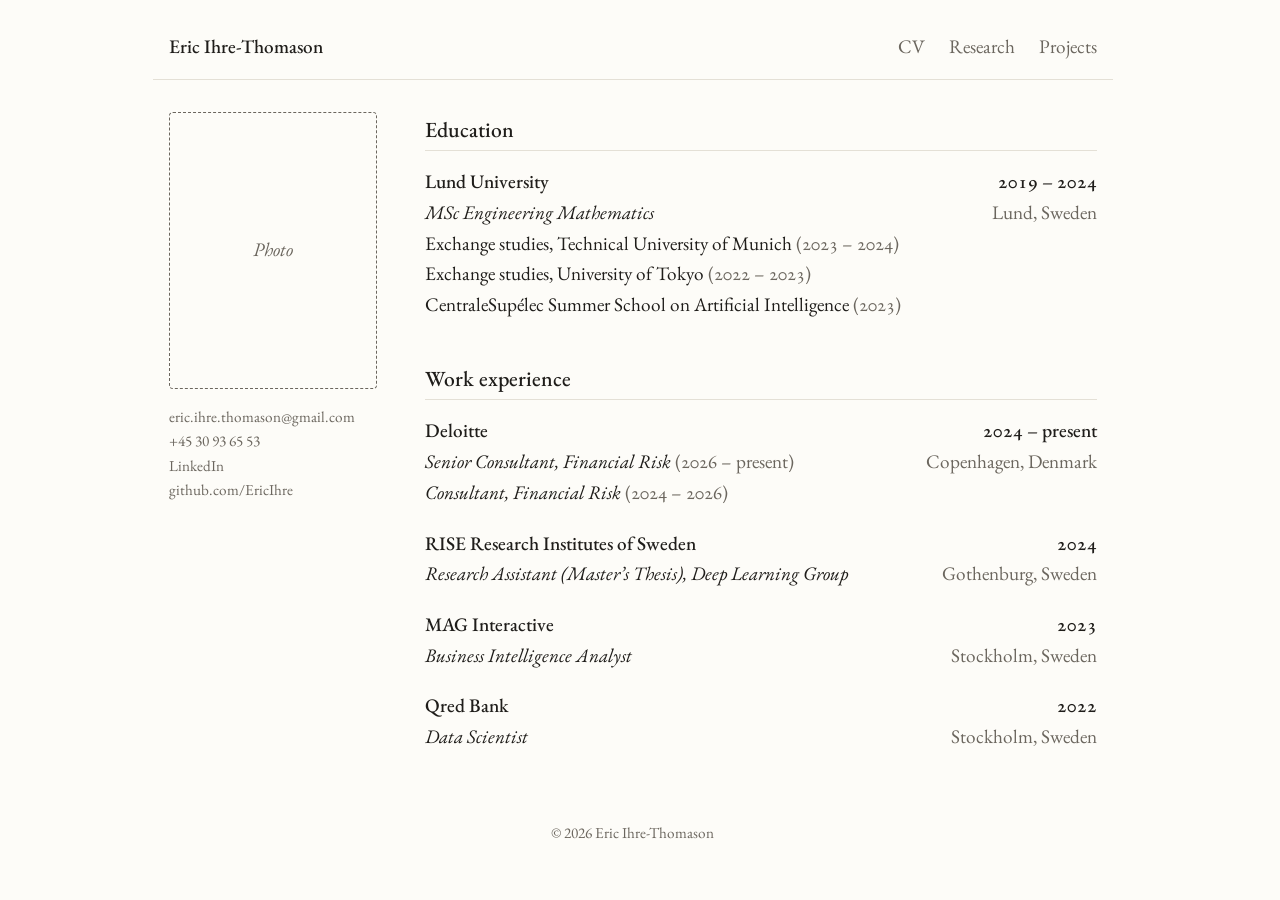
==== index.html @ b29a7edb "Home page on phones: shorter role text, one row per line Co-Authored-By: Claude Opus 5.5 <noreply@an" ====
<!doctype html>
<html lang="en">
<head>
  <meta charset="utf-8">
  <meta name="viewport" content="width=device-width, initial-scale=1">
  <title>Eric Ihre-Thomason</title>
  <link rel="preconnect" href="https://fonts.googleapis.com">
  <link rel="preconnect" href="https://fonts.gstatic.com" crossorigin>
  <link href="https://fonts.googleapis.com/css2?family=EB+Garamond:ital,wght@0,400;0,500;0,700;1,400&display=swap" rel="stylesheet">
  <link rel="stylesheet" href="./assets/style.css?v=13">
</head>
<body>
  <a class="skip-link" href="#main">Skip to content</a>
  <nav class="site-nav">
    <a class="home" href="./" aria-current="page">Eric Ihre-Thomason</a>
    <a href="./cv/">CV</a>
    <a href="./research/">Research</a>
    <a href="./projects/">Projects</a>
  </nav>
  <main id="main" class="home">
    <aside class="sidebar">
      <div class="photo" role="img" aria-label="Photo of Eric Ihre-Thomason (placeholder)">Photo</div>
      <ul class="contact">
        <li><a href="mailto:eric.ihre.thomason@gmail.com">eric.ihre.thomason@gmail.com</a></li>
        <li><a href="tel:+4530936553">+45 30 93 65 53</a></li>
        <li><a href="https://www.linkedin.com/in/eric-ihre-thomason-1700a720b">LinkedIn</a></li>
        <li><a href="https://github.com/EricIhre">github.com/EricIhre</a></li>
      </ul>
    </aside>
    <div class="home-content">
      <section>
        <h2>Education</h2>
        <ul class="entries">
          <li>
            <span class="org">Lund University</span>
            <span class="years">2019 – 2024</span>
            <div class="roles">
              <span class="role">MSc Engineering Mathematics</span>
              <span class="role note"><span class="desktop-only">Exchange studies, </span>Technical University of Munich <span class="role-years">(2023 – 2024)</span></span>
              <span class="role note"><span class="desktop-only">Exchange studies, </span>University of Tokyo <span class="role-years">(2022 – 2023)</span></span>
              <span class="role note">CentraleSupélec Summer School on <span class="desktop-only">Artificial Intelligence</span><span class="mobile-only">AI</span> <span class="role-years">(2023)</span></span>
            </div>
            <span class="location">Lund<span class="country">, Sweden</span></span>
          </li>
        </ul>
      </section>

      <section>
        <h2>Work experience</h2>
        <ul class="entries">
          <li>
            <span class="org">Deloitte</span>
            <span class="years">2024 – present</span>
            <div class="roles">
              <span class="role">Senior Consultant<span class="desktop-only">, Financial Risk</span> <span class="role-years">(2026 – present)</span></span>
              <span class="role">Consultant<span class="desktop-only">, Financial Risk</span> <span class="role-years">(2024 – 2026)</span></span>
            </div>
            <span class="location">Copenhagen<span class="country">, Denmark</span></span>
          </li>
          <li>
            <span class="org">RISE Research Institutes of Sweden</span>
            <span class="years">2024</span>
            <div class="roles">
              <span class="role">Research Assistant (Master’s Thesis)<span class="desktop-only">,</span> <span class="mobile-row">Deep Learning Group</span></span>
            </div>
            <span class="location">Gothenburg<span class="country">, Sweden</span></span>
          </li>
          <li>
            <span class="org">MAG Interactive</span>
            <span class="years">2023</span>
            <div class="roles">
              <span class="role">Business Intelligence Analyst</span>
            </div>
            <span class="location">Stockholm<span class="country">, Sweden</span></span>
          </li>
          <li>
            <span class="org">Qred Bank</span>
            <span class="years">2022</span>
            <div class="roles">
              <span class="role">Data Scientist</span>
            </div>
            <span class="location">Stockholm<span class="country">, Sweden</span></span>
          </li>
        </ul>
      </section>
    </div>
  </main>
  <footer>&copy; 2026 Eric Ihre-Thomason</footer>
</body>
</html>
---- assets/style.css ----
:root {
  --bg: #fdfcf8;
  --text: #1f1d1a;
  --muted: #6b665e;
  --rule: #e4e0d6;
}

@media (prefers-color-scheme: dark) {
  :root {
    --bg: #161513;
    --text: #e9e5dc;
    --muted: #9a948a;
    --rule: #2e2c28;
  }
}

* { box-sizing: border-box; }

/* Always reserve room for the scrollbar so the header and margins
   don't shift sideways between short and long pages */
html {
  scrollbar-gutter: stable;
  overflow-y: scroll;
}

body {
  margin: 0;
  background: var(--bg);
  color: var(--text);
  font-family: "EB Garamond", Garamond, "Times New Roman", serif;
  font-size: 1.2rem;
  line-height: 1.6;
}

.skip-link {
  position: absolute;
  left: -9999px;
}
.skip-link:focus {
  left: 1rem;
  top: 1rem;
  background: var(--bg);
  padding: 0.25rem 0.5rem;
}

.site-nav,
main,
footer {
  max-width: 60rem;
  margin: 0 auto;
  padding: 0 1rem;
}

.site-nav {
  display: flex;
  flex-wrap: wrap;
  gap: 0.25rem 1.5rem;
  padding-top: 2rem;
  padding-bottom: 1rem;
  border-bottom: 1px solid var(--rule);
}

.site-nav a {
  color: var(--muted);
  text-decoration: none;
}
.site-nav a:hover,
.site-nav a[aria-current="page"] {
  color: var(--text);
}
.site-nav .home {
  margin-right: auto;
  color: var(--text);
  font-weight: 500;
}

main {
  padding-top: 2rem;
  padding-bottom: 3rem;
}

h1 {
  font-weight: 400;
  font-size: 2.2rem;
  margin: 0 0 2rem;
}

/* Same gap between the page title and the first content on every page */
h1 + section > h2:first-child {
  margin-top: 0;
}

footer {
  text-align: center;
  color: var(--muted);
  font-size: 0.95rem;
  padding-bottom: 2rem;
}

h2 {
  font-weight: 500;
  font-size: 1.35rem;
  margin: 2.5rem 0 1rem;
  padding-bottom: 0.25rem;
  border-bottom: 1px solid var(--rule);
}

.entries {
  list-style: none;
  margin: 0;
  padding: 0;
}

/* Each entry: title | years on the first row, roles | location below */
.entries li {
  display: grid;
  grid-template-columns: minmax(0, 1fr) auto;
  gap: 0 1.5rem;
  margin-bottom: 1.25rem;
}

/* Research: "Paper:" / "Master's thesis:" label before the title */
.entries .kind {
  font-weight: 700;
}

/* Research: title and co-authors on the left, date with venue directly under it */
.entries .org,
.entries .meta span {
  display: block;
}

main > .entries .org {
  font-weight: 400;
}

/* Research entries get more breathing room */
main > .entries > li {
  margin-bottom: 2rem;
}

.entries .org {
  font-weight: 500;
}

.entries .years,
.entries .location {
  text-align: right;
  white-space: nowrap;
}

/* The entry's main dates stand out; location and per-role dates stay muted */
.entries .years {
  color: var(--text);
  font-weight: 500;
  font-variant-numeric: oldstyle-nums;
}

.entries .location,
.entries .role-years {
  color: var(--muted);
}

.entries .role {
  display: block;
  font-style: italic;
}

/* Secondary lines (exchanges, summer school) are not italic */
.entries .role.note {
  font-style: normal;
}

.entries .role-years {
  font-style: normal;
  font-variant-numeric: oldstyle-nums;
}

/* Bullet points under a CV entry, spanning the full width */
.entries .details {
  grid-column: 1 / -1;
  list-style: disc;
  margin: 0.35rem 0 0;
  padding-left: 1.25rem;
}

.entries .details li {
  display: list-item;
  margin-bottom: 0.2rem;
}

/* Research: summary paragraph and links under an entry */
.entries .summary,
.entries .links {
  grid-column: 1 / -1;
  margin: 0.4rem 0 0;
}

.entries .links a,
.entries .details a {
  color: var(--text);
  text-decoration-color: var(--muted);
  text-underline-offset: 0.15em;
}

.entries .links a:hover,
.entries .details a:hover {
  text-decoration-color: var(--text);
}

/* Skills: label on the left, text on the right */
.skills {
  display: grid;
  grid-template-columns: 10rem minmax(0, 1fr);
  gap: 0.4rem 1.5rem;
  margin: 0;
}

.skills dt {
  font-weight: 500;
}

.skills dd {
  margin: 0;
}

@media (max-width: 520px) {
  .skills {
    grid-template-columns: 1fr;
    gap: 0;
  }
  .skills dd {
    margin-bottom: 0.6rem;
  }
}

/* Home page: first heading lines up with the top of the photo */
.home-content > section:first-child h2 {
  margin-top: 0;
}

/* Home page: photo on the left, CV entries on the right */
.home {
  display: grid;
  grid-template-columns: 13rem minmax(0, 1fr);
  gap: 3rem;
  align-items: start;
}

.photo {
  aspect-ratio: 3 / 4;
  border: 1px dashed var(--muted);
  border-radius: 4px;
  display: flex;
  align-items: center;
  justify-content: center;
  color: var(--muted);
  font-style: italic;
}

.contact {
  list-style: none;
  margin: 1rem 0 0;
  padding: 0;
  font-size: 0.95rem;
  overflow-wrap: anywhere;
}

.contact a {
  color: var(--muted);
  text-decoration: none;
}

.contact a:hover {
  color: var(--text);
  text-decoration: underline;
}

@media (max-width: 720px) {
  .home {
    grid-template-columns: 1fr;
    gap: 1.5rem;
  }
  .photo {
    width: 10rem;
  }
}

/* Shorter wording on phones: .desktop-only text is hidden there,
   .mobile-only text is shown only there, .mobile-row starts a new line there */
.mobile-only {
  display: none;
}

/* Phones: smaller text, and only the city under the date
   (title | date on the first row, subtitle | city on the second) */
@media (max-width: 520px) {
  body {
    font-size: 1rem;
  }
  .desktop-only {
    display: none;
  }
  .mobile-only {
    display: inline;
  }
  .mobile-row {
    display: block;
  }
  .entries li {
    gap: 0 0.75rem;
  }
  .entries .country {
    display: none;
  }
  /* Home page: subtitle rows may use the full width; the city sits on the
     right of the first subtitle row (those rows are short enough to fit) */
  .home .entries .roles {
    grid-column: 1 / -1;
    grid-row: 2;
  }
  .home .entries .location {
    grid-column: 2;
    grid-row: 2;
    align-self: start;
  }
}

/* No blinking text cursor or focus outline when clicking with the mouse.
   Keyboard users still get a focus outline (:focus-visible). */
body {
  caret-color: transparent;
}
a:focus:not(:focus-visible) {
  outline: none;
}
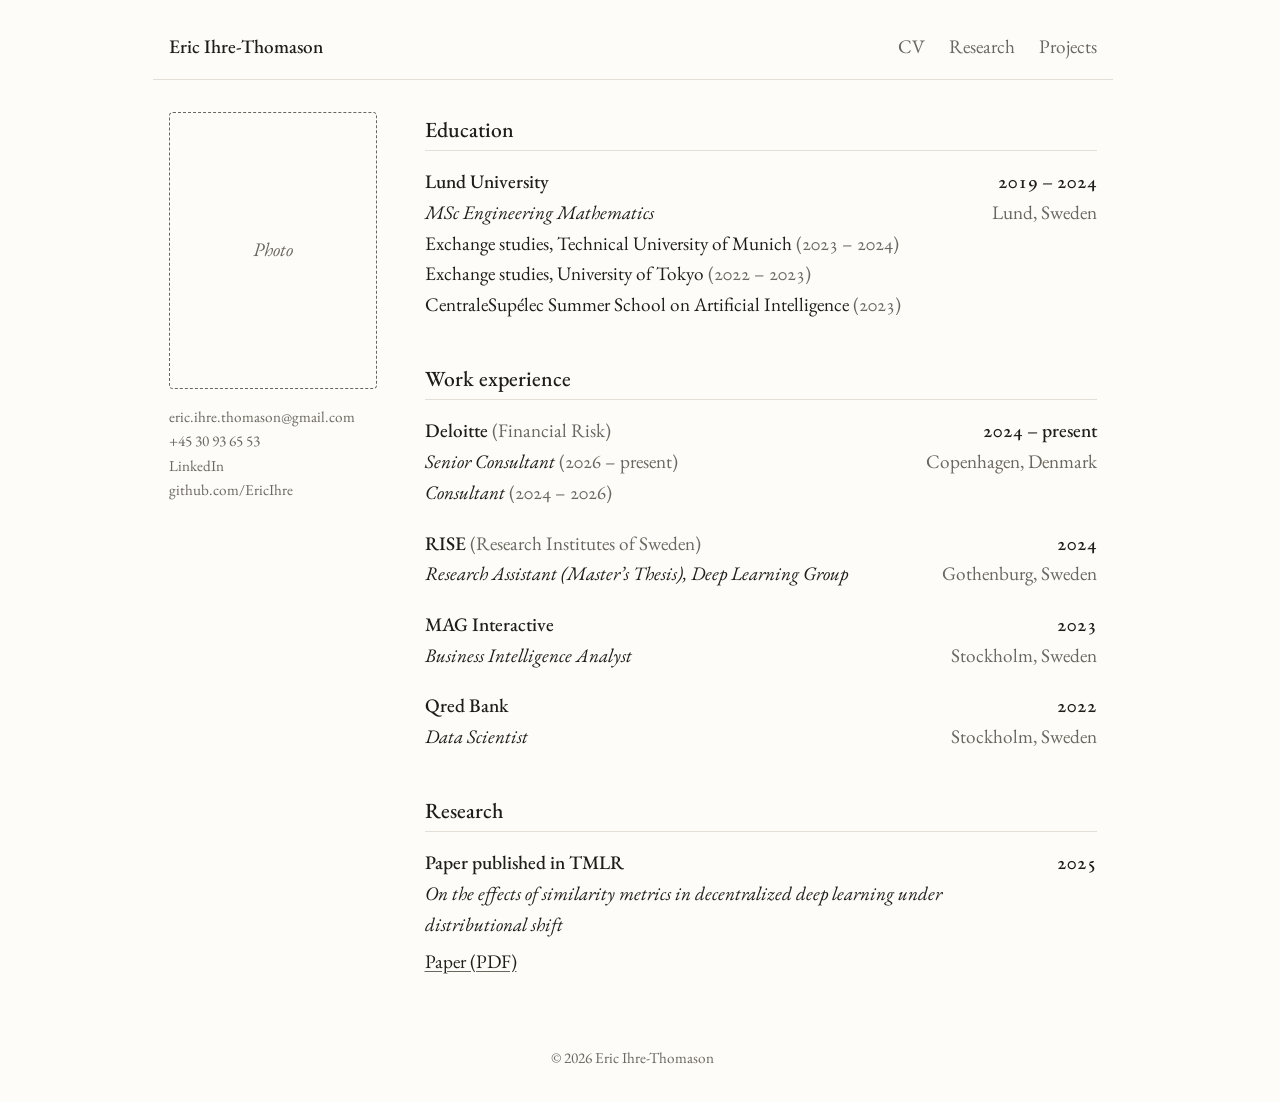
==== commit e425a8b5: "Home: employer notes in parentheses, add Research section with TMLR paper Co-Authored-By: Claude Opu" ====
--- a/index.html
+++ b/index.html
@@ -7,7 +7,7 @@
   <link rel="preconnect" href="https://fonts.googleapis.com">
   <link rel="preconnect" href="https://fonts.gstatic.com" crossorigin>
   <link href="https://fonts.googleapis.com/css2?family=EB+Garamond:ital,wght@0,400;0,500;0,700;1,400&display=swap" rel="stylesheet">
-  <link rel="stylesheet" href="./assets/style.css?v=13">
+  <link rel="stylesheet" href="./assets/style.css?v=15">
 </head>
 <body>
   <a class="skip-link" href="#main">Skip to content</a>
@@ -21,7 +21,7 @@
     <aside class="sidebar">
       <div class="photo" role="img" aria-label="Photo of Eric Ihre-Thomason (placeholder)">Photo</div>
       <ul class="contact">
-        <li><a href="mailto:eric.ihre.thomason@gmail.com">eric.ihre.thomason@gmail.com</a></li>
+        <li><a href="mailto:eric.ihre.thomason@gmail.com">eric.ihre.thomason@<wbr>gmail.com</a></li>
         <li><a href="tel:+4530936553">+45 30 93 65 53</a></li>
         <li><a href="https://www.linkedin.com/in/eric-ihre-thomason-1700a720b">LinkedIn</a></li>
         <li><a href="https://github.com/EricIhre">github.com/EricIhre</a></li>
@@ -49,16 +49,16 @@
         <h2>Work experience</h2>
         <ul class="entries">
           <li>
-            <span class="org">Deloitte</span>
+            <span class="org">Deloitte <span class="org-note">(Financial Risk)</span></span>
             <span class="years">2024 – present</span>
             <div class="roles">
-              <span class="role">Senior Consultant<span class="desktop-only">, Financial Risk</span> <span class="role-years">(2026 – present)</span></span>
-              <span class="role">Consultant<span class="desktop-only">, Financial Risk</span> <span class="role-years">(2024 – 2026)</span></span>
+              <span class="role">Senior Consultant <span class="role-years">(2026 – present)</span></span>
+              <span class="role">Consultant <span class="role-years">(2024 – 2026)</span></span>
             </div>
             <span class="location">Copenhagen<span class="country">, Denmark</span></span>
           </li>
           <li>
-            <span class="org">RISE Research Institutes of Sweden</span>
+            <span class="org">RISE <span class="org-note">(Research Institutes of Sweden)</span></span>
             <span class="years">2024</span>
             <div class="roles">
               <span class="role">Research Assistant (Master’s Thesis)<span class="desktop-only">,</span> <span class="mobile-row">Deep Learning Group</span></span>
@@ -83,6 +83,20 @@
           </li>
         </ul>
       </section>
+
+      <section>
+        <h2>Research</h2>
+        <ul class="entries">
+          <li>
+            <span class="org">Paper published in TMLR</span>
+            <span class="years">2025</span>
+            <div class="roles">
+              <span class="role">On the effects of similarity metrics in decentralized deep learning under distributional shift</span>
+            </div>
+            <p class="links"><a href="https://openreview.net/pdf?id=WppTEs4Kkn">Paper (PDF)</a></p>
+          </li>
+        </ul>
+      </section>
     </div>
   </main>
   <footer>&copy; 2026 Eric Ihre-Thomason</footer>
--- a/assets/style.css
+++ b/assets/style.css
@@ -157,8 +157,14 @@
 }
 
 .entries .location,
-.entries .role-years {
-  color: var(--muted);
+.entries .role-years,
+.entries .org-note {
+  color: var(--muted);
+}
+
+/* CV: "(Financial Risk)" after Deloitte, "(Research Institutes of Sweden)" after RISE */
+.entries .org-note {
+  font-weight: 400;
 }
 
 .entries .role {
@@ -281,8 +287,20 @@
     grid-template-columns: 1fr;
     gap: 1.5rem;
   }
+  /* Contact links to the right of the photo instead of below it */
+  .sidebar {
+    display: flex;
+    align-items: center;
+    gap: 1rem;
+  }
   .photo {
-    width: 10rem;
+    width: 7rem;
+    flex-shrink: 0;
+  }
+  .contact {
+    margin: 0;
+    min-width: 0;
+    overflow-wrap: normal;
   }
 }
 
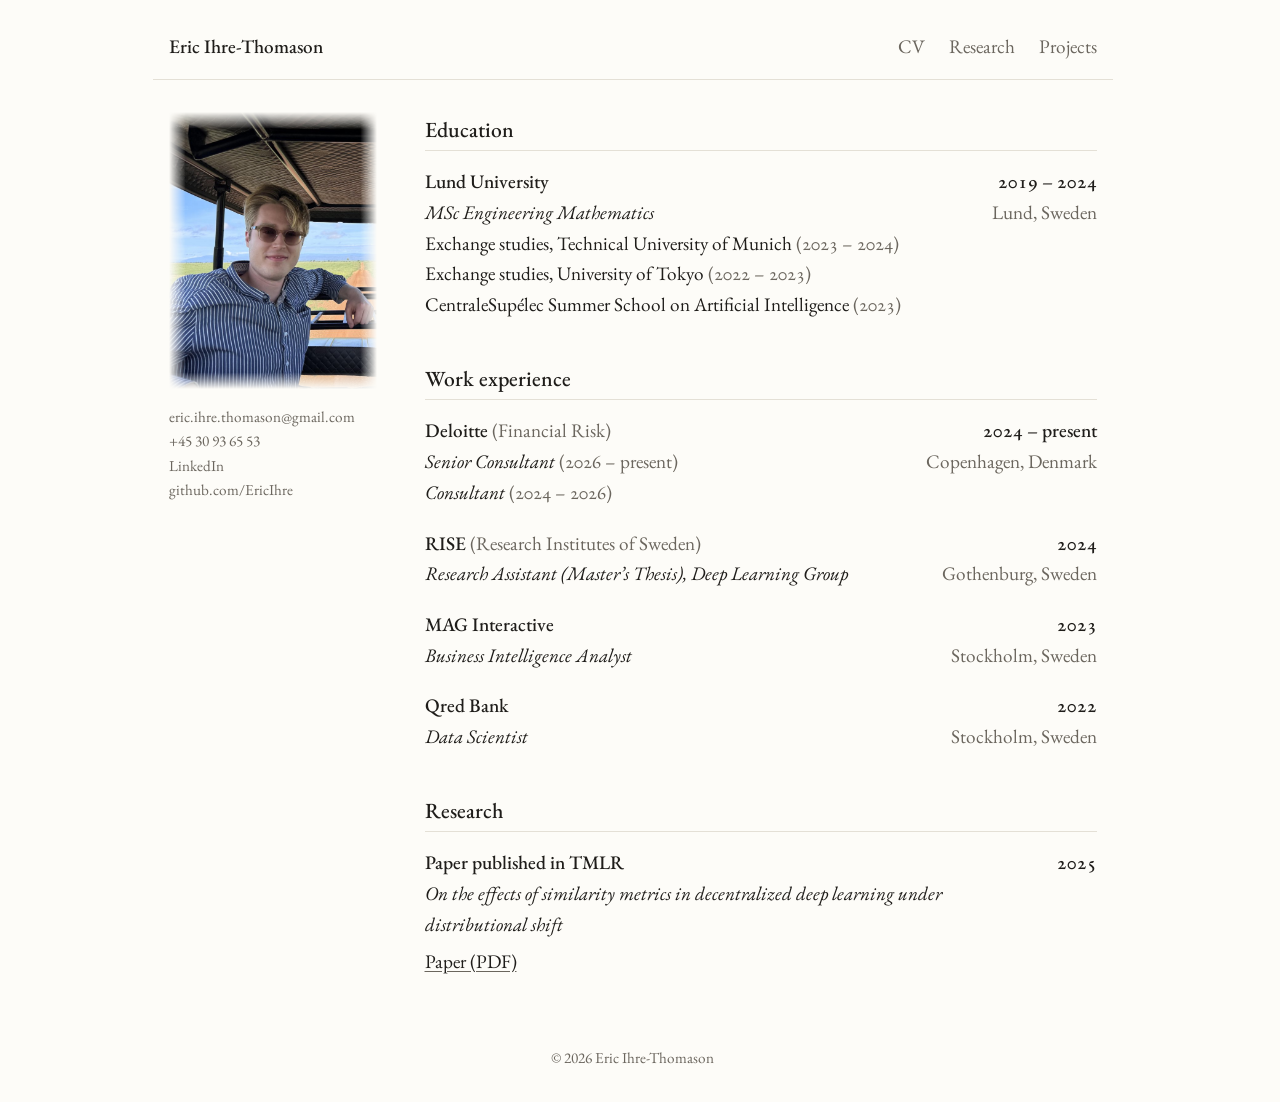
==== commit 97562c6c: "Home: real photo with soft edge fades instead of the placeholder Co-Authored-By: Claude Opus 5.5 <no" ====
--- a/index.html
+++ b/index.html
@@ -19,7 +19,7 @@
   </nav>
   <main id="main" class="home">
     <aside class="sidebar">
-      <div class="photo" role="img" aria-label="Photo of Eric Ihre-Thomason (placeholder)">Photo</div>
+      <img class="photo" src="assets/profile.jpg" alt="Photo of Eric Ihre-Thomason">
       <ul class="contact">
         <li><a href="mailto:eric.ihre.thomason@gmail.com">eric.ihre.thomason@<wbr>gmail.com</a></li>
         <li><a href="tel:+4530936553">+45 30 93 65 53</a></li>
--- a/assets/style.css
+++ b/assets/style.css
@@ -253,15 +253,22 @@
   align-items: start;
 }
 
+/* Photo cropped to 3:4 around the face; the edges fade softly into
+   the page background (a mask, so it works in light and dark mode) */
 .photo {
+  display: block;
+  width: 100%;
   aspect-ratio: 3 / 4;
-  border: 1px dashed var(--muted);
-  border-radius: 4px;
-  display: flex;
-  align-items: center;
-  justify-content: center;
-  color: var(--muted);
-  font-style: italic;
+  object-fit: cover;
+  object-position: 55% center;
+  -webkit-mask-image:
+    linear-gradient(to right, transparent, #000 8%, #000 92%, transparent),
+    linear-gradient(to bottom, transparent, #000 6%, #000 94%, transparent);
+  -webkit-mask-composite: source-in;
+  mask-image:
+    linear-gradient(to right, transparent, #000 8%, #000 92%, transparent),
+    linear-gradient(to bottom, transparent, #000 6%, #000 94%, transparent);
+  mask-composite: intersect;
 }
 
 .contact {
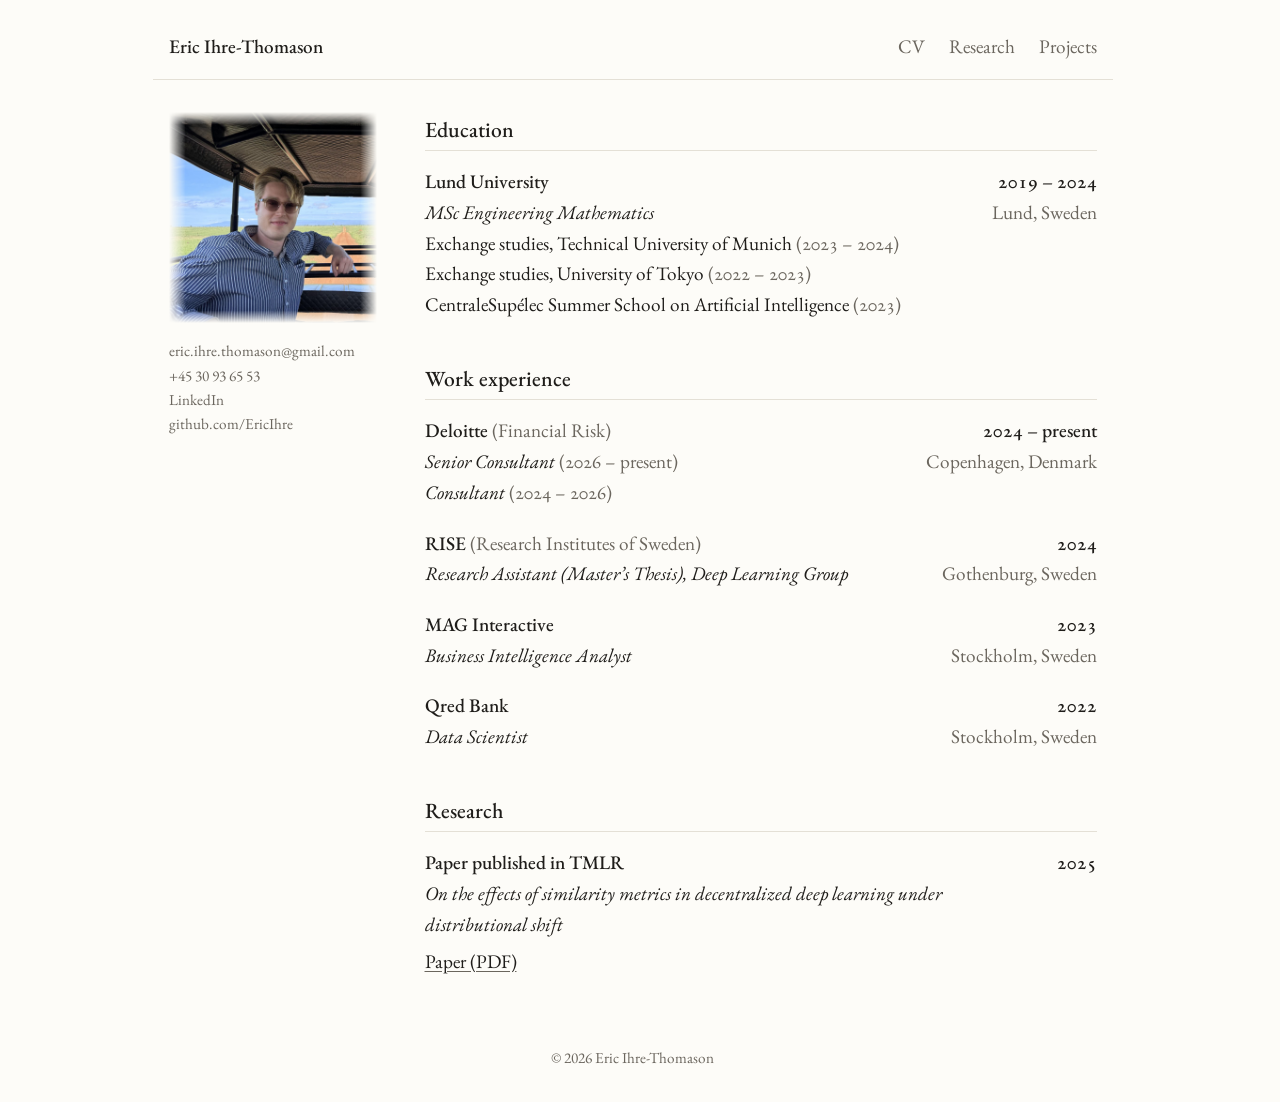
==== commit 691fc0fd: "Home: show the whole photo uncropped; bump stylesheet version Co-Authored-By: Claude Opus 5.5 <norep" ====
--- a/index.html
+++ b/index.html
@@ -7,7 +7,7 @@
   <link rel="preconnect" href="https://fonts.googleapis.com">
   <link rel="preconnect" href="https://fonts.gstatic.com" crossorigin>
   <link href="https://fonts.googleapis.com/css2?family=EB+Garamond:ital,wght@0,400;0,500;0,700;1,400&display=swap" rel="stylesheet">
-  <link rel="stylesheet" href="./assets/style.css?v=15">
+  <link rel="stylesheet" href="./assets/style.css?v=16">
 </head>
 <body>
   <a class="skip-link" href="#main">Skip to content</a>
--- a/assets/style.css
+++ b/assets/style.css
@@ -253,14 +253,13 @@
   align-items: start;
 }
 
-/* Photo cropped to 3:4 around the face; the edges fade softly into
-   the page background (a mask, so it works in light and dark mode) */
+/* Whole photo at its own aspect ratio, as wide as the sidebar column;
+   the edges fade softly into the page background (a mask, so it works
+   in light and dark mode) */
 .photo {
   display: block;
   width: 100%;
-  aspect-ratio: 3 / 4;
-  object-fit: cover;
-  object-position: 55% center;
+  height: auto;
   -webkit-mask-image:
     linear-gradient(to right, transparent, #000 8%, #000 92%, transparent),
     linear-gradient(to bottom, transparent, #000 6%, #000 94%, transparent);
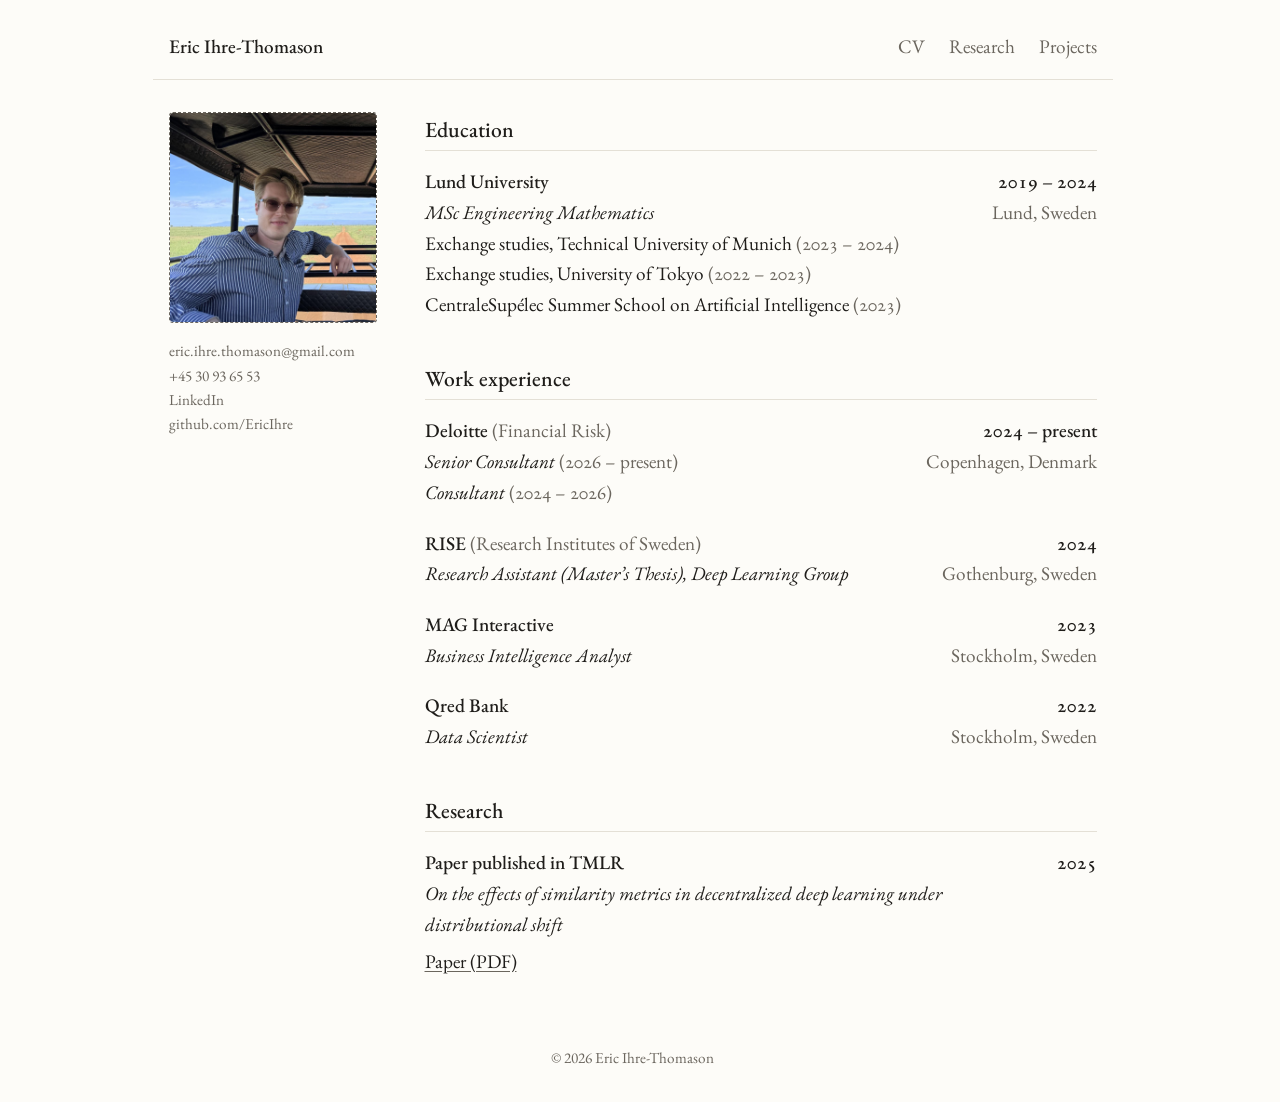
==== commit 03367768: "Home: dashed outline around the photo instead of faded edges Co-Authored-By: Claude Opus 5.5 <norepl" ====
--- a/index.html
+++ b/index.html
@@ -7,7 +7,7 @@
   <link rel="preconnect" href="https://fonts.googleapis.com">
   <link rel="preconnect" href="https://fonts.gstatic.com" crossorigin>
   <link href="https://fonts.googleapis.com/css2?family=EB+Garamond:ital,wght@0,400;0,500;0,700;1,400&display=swap" rel="stylesheet">
-  <link rel="stylesheet" href="./assets/style.css?v=16">
+  <link rel="stylesheet" href="./assets/style.css?v=17">
 </head>
 <body>
   <a class="skip-link" href="#main">Skip to content</a>
--- a/assets/style.css
+++ b/assets/style.css
@@ -253,21 +253,14 @@
   align-items: start;
 }
 
-/* Whole photo at its own aspect ratio, as wide as the sidebar column;
-   the edges fade softly into the page background (a mask, so it works
-   in light and dark mode) */
+/* Whole photo at its own aspect ratio, as wide as the sidebar column,
+   with the same dashed outline the placeholder had */
 .photo {
   display: block;
   width: 100%;
   height: auto;
-  -webkit-mask-image:
-    linear-gradient(to right, transparent, #000 8%, #000 92%, transparent),
-    linear-gradient(to bottom, transparent, #000 6%, #000 94%, transparent);
-  -webkit-mask-composite: source-in;
-  mask-image:
-    linear-gradient(to right, transparent, #000 8%, #000 92%, transparent),
-    linear-gradient(to bottom, transparent, #000 6%, #000 94%, transparent);
-  mask-composite: intersect;
+  border: 1px dashed var(--muted);
+  border-radius: 4px;
 }
 
 .contact {
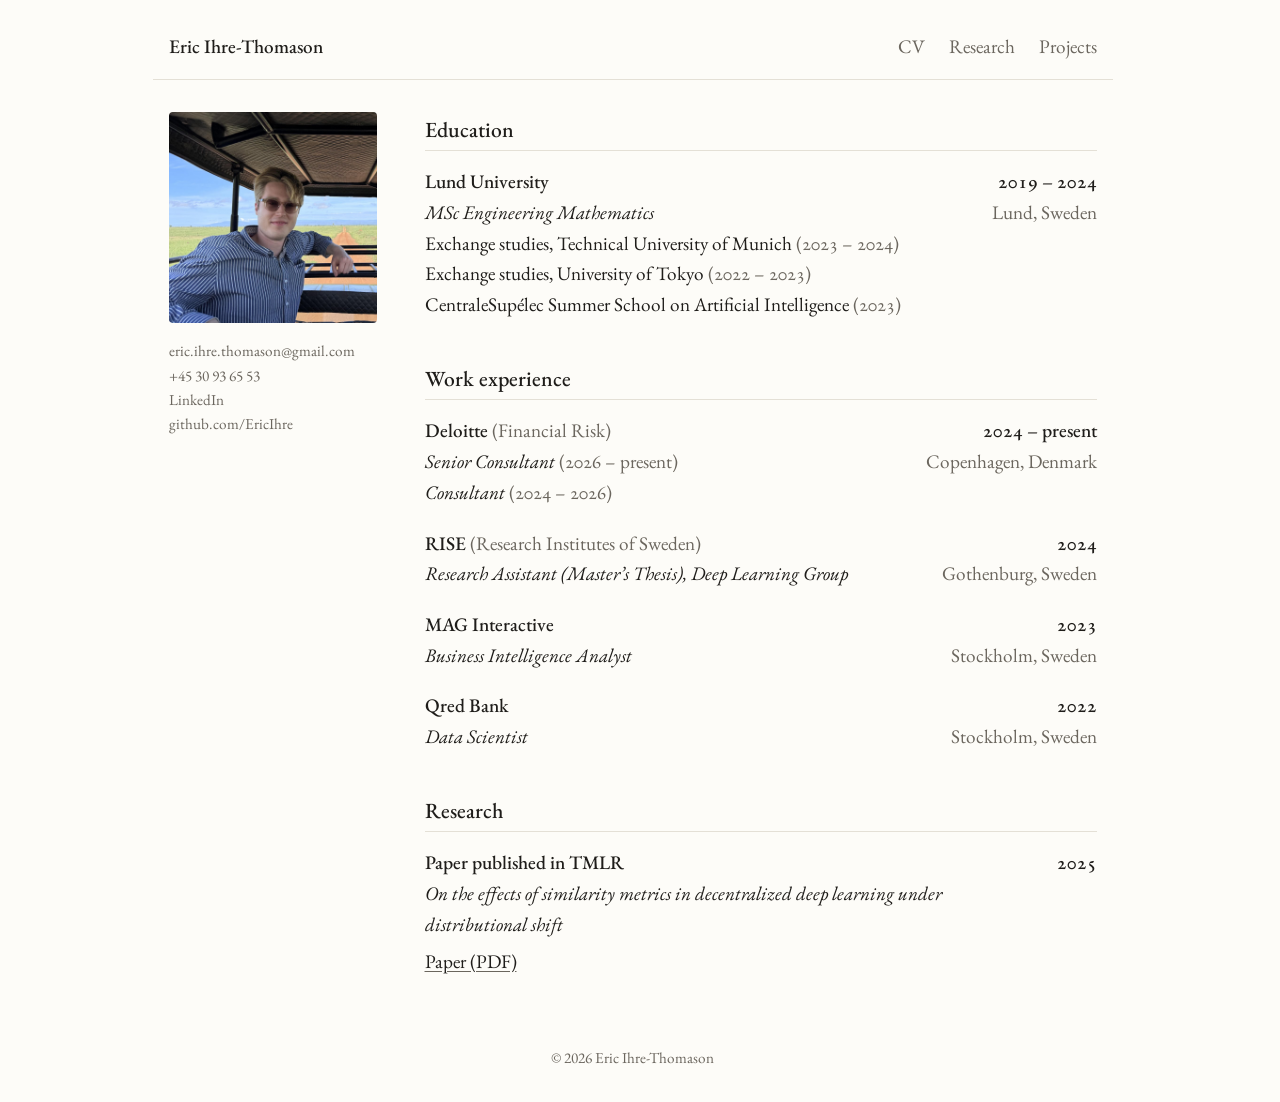
==== commit 564c8ddd: "Home: photo with rounded corners only, no outline Co-Authored-By: Claude Opus 5.5 <noreply@anthropic" ====
--- a/index.html
+++ b/index.html
@@ -7,7 +7,7 @@
   <link rel="preconnect" href="https://fonts.googleapis.com">
   <link rel="preconnect" href="https://fonts.gstatic.com" crossorigin>
   <link href="https://fonts.googleapis.com/css2?family=EB+Garamond:ital,wght@0,400;0,500;0,700;1,400&display=swap" rel="stylesheet">
-  <link rel="stylesheet" href="./assets/style.css?v=17">
+  <link rel="stylesheet" href="./assets/style.css?v=18">
 </head>
 <body>
   <a class="skip-link" href="#main">Skip to content</a>
--- a/assets/style.css
+++ b/assets/style.css
@@ -254,12 +254,11 @@
 }
 
 /* Whole photo at its own aspect ratio, as wide as the sidebar column,
-   with the same dashed outline the placeholder had */
+   with slightly rounded corners */
 .photo {
   display: block;
   width: 100%;
   height: auto;
-  border: 1px dashed var(--muted);
   border-radius: 4px;
 }
 
